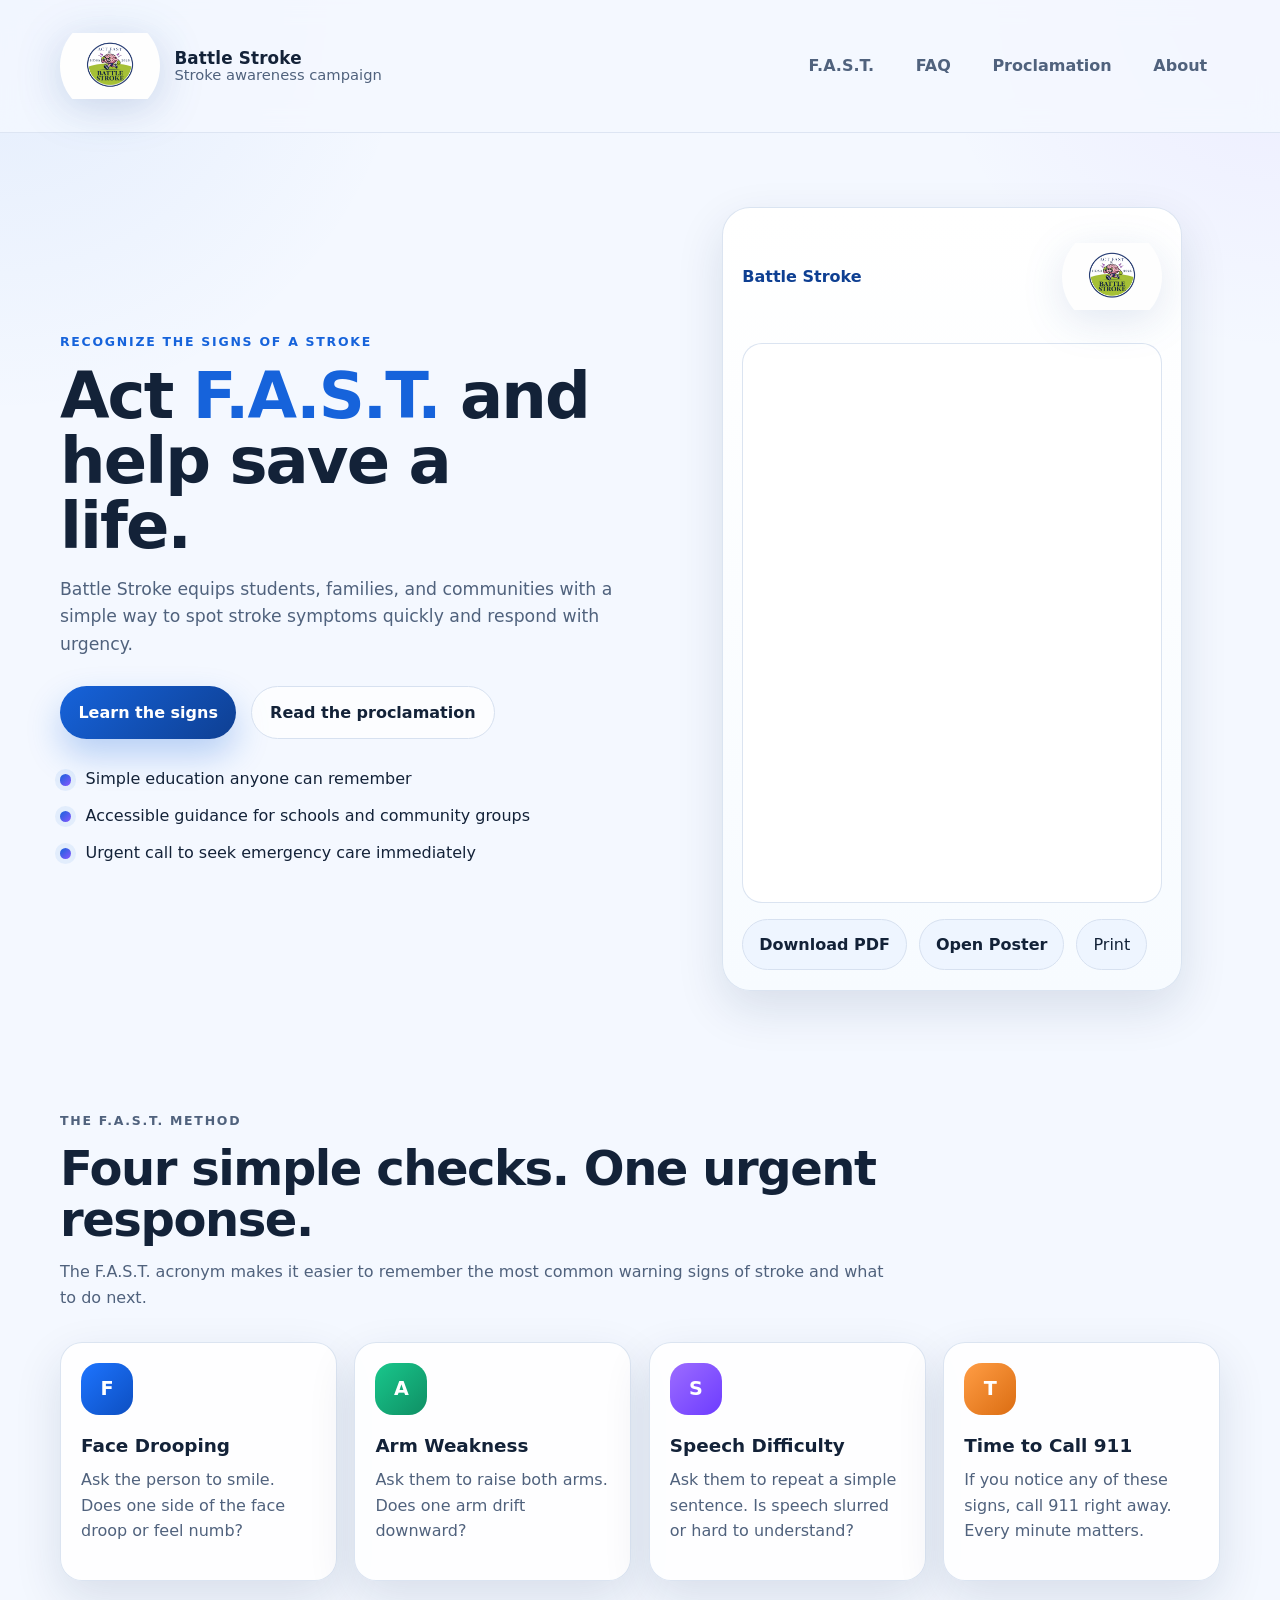
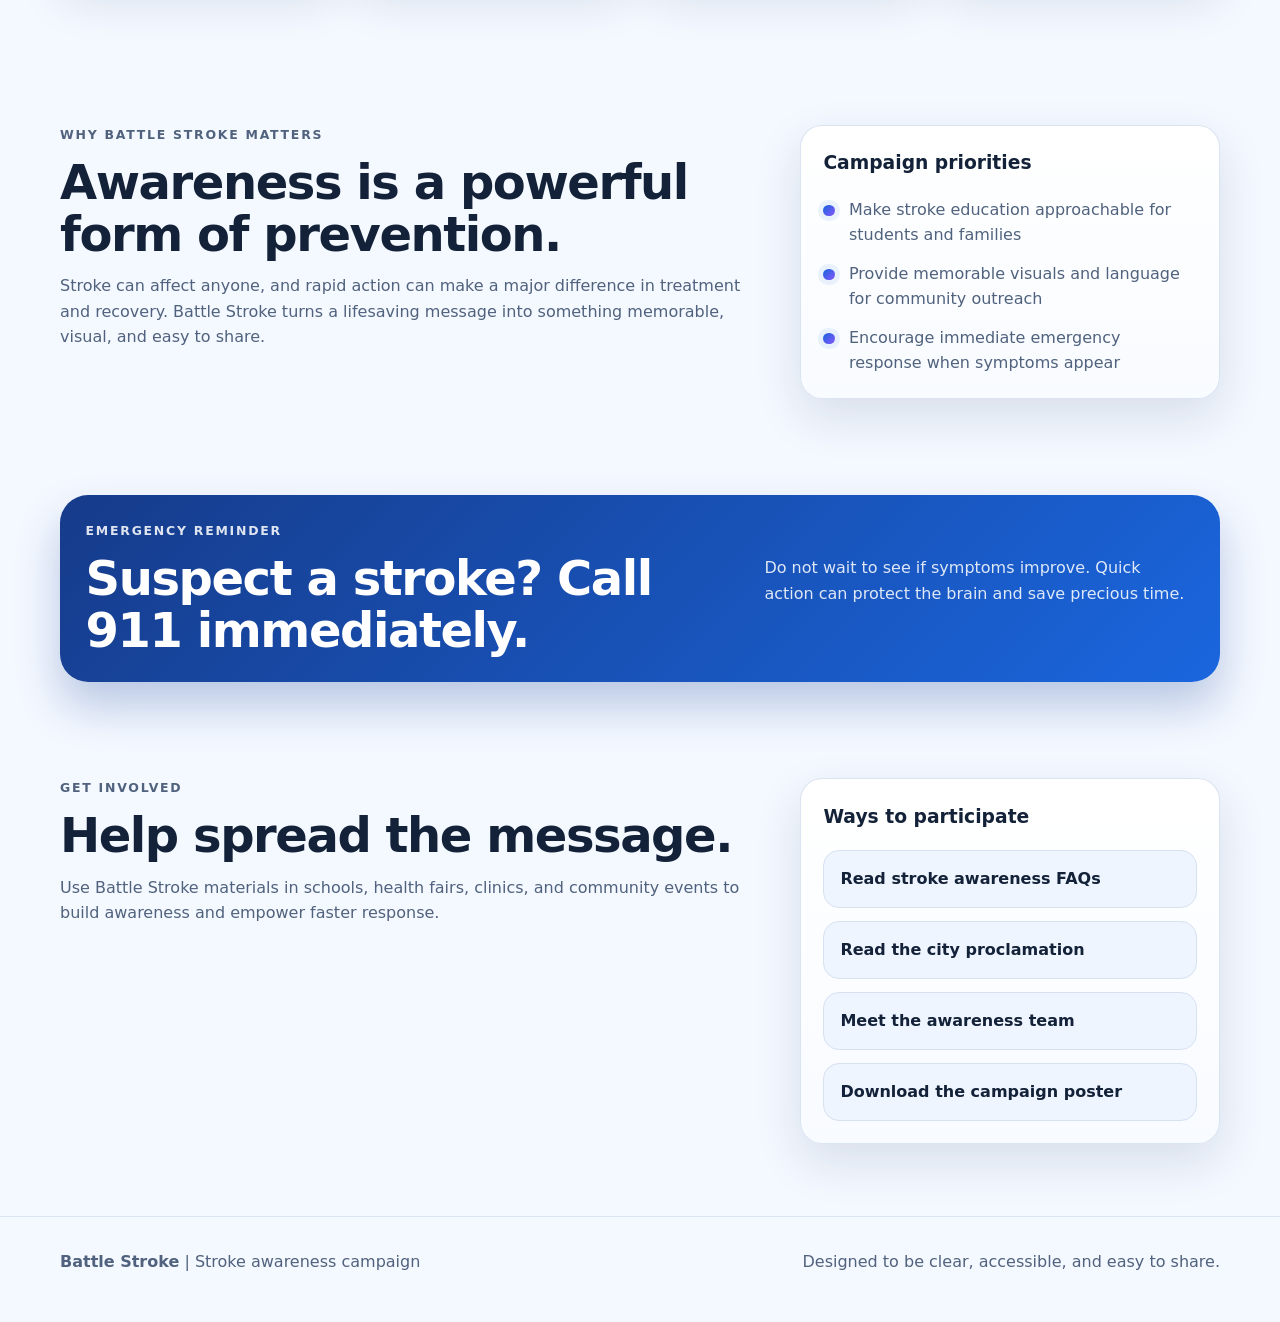
==== index.html @ c7ee9153 "Initial site import" ====
<!DOCTYPE html>
<html lang="en">
<head>
  <meta charset="UTF-8">
  <meta name="viewport" content="width=device-width, initial-scale=1.0">
  <title>Battle Stroke | Recognize the Signs. Act F.A.S.T.</title>
  <meta name="description" content="Battle Stroke is a stroke awareness campaign that helps communities recognize warning signs quickly and respond with confidence.">
  <link rel="canonical" href="https://battlestroke.com/">
  <script async src="https://www.googletagmanager.com/gtag/js?id=G-E5SS8BYB4N"></script>
  <script>
    window.dataLayer = window.dataLayer || [];
    function gtag(){dataLayer.push(arguments);}
    gtag('js', new Date());
    gtag('config', 'G-E5SS8BYB4N');
  </script>
  <script type="application/ld+json">
    {
      "@context": "https://schema.org",
      "@type": "Organization",
      "@id": "https://battlestroke.com/#organization",
      "name": "Battle Stroke",
      "description": "Battle Stroke is a stroke awareness campaign focused on prevention, recognition, and urgent response using the F.A.S.T. method.",
      "url": "https://battlestroke.com/",
      "logo": "https://battlestroke.com/assets/campaign-logo.png"
    }
  </script>
  <link rel="stylesheet" href="home.css?v=20260326a">
</head>
<body>
  <a class="skip-link" href="#main">Skip to content</a>

  <header class="site-header">
    <div class="container header-inner">
      <a href="index.html" class="brand" aria-label="Battle Stroke home">
        <span class="brand-mark">
          <img src="assets/campaign-logo.png" alt="Battle Stroke campaign logo">
        </span>
        <span class="brand-text">
          <strong>Battle Stroke</strong>
          <span>Stroke awareness campaign</span>
        </span>
      </a>

      <nav class="site-nav" aria-label="Primary">
        <a href="#fast">F.A.S.T.</a>
        <a href="faq.html">FAQ</a>
        <a href="proclamation.html">Proclamation</a>
        <a href="about.html">About</a>
      </nav>
    </div>
  </header>

  <main id="main">
    <section class="hero">
      <div class="container hero-grid">
        <div class="hero-copy">
          <p class="eyebrow">Recognize the signs of a stroke</p>
          <h1>Act <span>F.A.S.T.</span> and help save a life.</h1>
          <p class="lede">
            Battle Stroke equips students, families, and communities with a simple way to spot stroke symptoms quickly
            and respond with urgency.
          </p>

          <div class="hero-actions">
            <a class="button button-primary" href="#fast">Learn the signs</a>
            <a class="button button-secondary" href="proclamation.html">Read the proclamation</a>
          </div>

          <ul class="hero-points" aria-label="Key campaign goals">
            <li>Simple education anyone can remember</li>
            <li>Accessible guidance for schools and community groups</li>
            <li>Urgent call to seek emergency care immediately</li>
          </ul>
        </div>

        <aside class="hero-card" aria-label="Campaign poster preview">
          <div class="poster">
            <div class="poster-top">
              <p class="poster-label">Battle Stroke</p>
              <img class="poster-logo" src="assets/campaign-logo.png" alt="Battle Stroke campaign logo">
            </div>

            <div class="poster-preview-frame">
              <object data="assets/FINAL_FAST_POSTER_smaller_logo.pdf" type="application/pdf" aria-label="Battle Stroke poster PDF preview">
                <p>
                  Poster preview unavailable.
                  <a href="assets/FINAL_FAST_POSTER_smaller_logo.pdf">Download the campaign poster PDF</a>.
                </p>
              </object>
            </div>

            <div class="poster-actions" aria-label="Poster actions">
              <a class="poster-action" href="assets/FINAL_FAST_POSTER_smaller_logo.pdf" download>Download PDF</a>
              <a class="poster-action" href="assets/FINAL_FAST_POSTER_smaller_logo.pdf" target="_blank" rel="noopener noreferrer">Open Poster</a>
              <button class="poster-action poster-action-button" type="button" onclick="window.print()">Print</button>
            </div>
          </div>
        </aside>
      </div>
    </section>

    <section id="fast" class="fast-section">
      <div class="container">
        <div class="section-heading">
          <p class="eyebrow">The F.A.S.T. method</p>
          <h2>Four simple checks. One urgent response.</h2>
          <p>
            The F.A.S.T. acronym makes it easier to remember the most common warning signs of stroke and what to do next.
          </p>
        </div>

        <div class="fast-grid">
          <article class="fast-card fast-face">
            <div class="fast-letter" aria-hidden="true">F</div>
            <h3>Face Drooping</h3>
            <p>Ask the person to smile. Does one side of the face droop or feel numb?</p>
          </article>

          <article class="fast-card fast-arms">
            <div class="fast-letter" aria-hidden="true">A</div>
            <h3>Arm Weakness</h3>
            <p>Ask them to raise both arms. Does one arm drift downward?</p>
          </article>

          <article class="fast-card fast-speech">
            <div class="fast-letter" aria-hidden="true">S</div>
            <h3>Speech Difficulty</h3>
            <p>Ask them to repeat a simple sentence. Is speech slurred or hard to understand?</p>
          </article>

          <article class="fast-card fast-time">
            <div class="fast-letter" aria-hidden="true">T</div>
            <h3>Time to Call 911</h3>
            <p>If you notice any of these signs, call 911 right away. Every minute matters.</p>
          </article>
        </div>
      </div>
    </section>

    <section id="mission" class="mission-section">
      <div class="container mission-grid">
        <div>
          <p class="eyebrow">Why Battle Stroke matters</p>
          <h2>Awareness is a powerful form of prevention.</h2>
          <p>
            Stroke can affect anyone, and rapid action can make a major difference in treatment and recovery.
            Battle Stroke turns a lifesaving message into something memorable, visual, and easy to share.
          </p>
        </div>

        <div class="mission-panel">
          <h3>Campaign priorities</h3>
          <ul class="check-list">
            <li>Make stroke education approachable for students and families</li>
            <li>Provide memorable visuals and language for community outreach</li>
            <li>Encourage immediate emergency response when symptoms appear</li>
          </ul>
        </div>
      </div>
    </section>

    <section class="cta-strip" aria-labelledby="cta-title">
      <div class="container cta-strip-inner">
        <div>
          <p class="eyebrow">Emergency reminder</p>
          <h2 id="cta-title">Suspect a stroke? Call 911 immediately.</h2>
        </div>
        <p>
          Do not wait to see if symptoms improve. Quick action can protect the brain and save precious time.
        </p>
      </div>
    </section>

    <section id="take-action" class="action-section">
      <div class="container action-grid">
        <div class="action-copy">
          <p class="eyebrow">Get involved</p>
          <h2>Help spread the message.</h2>
          <p>
            Use Battle Stroke materials in schools, health fairs, clinics, and community events to build awareness and
            empower faster response.
          </p>
        </div>

        <div class="action-panel">
          <h3>Ways to participate</h3>
          <div class="action-links">
            <a href="faq.html" class="action-link">Read stroke awareness FAQs</a>
            <a href="proclamation.html" class="action-link">Read the city proclamation</a>
            <a href="about.html" class="action-link">Meet the awareness team</a>
            <a href="assets/FINAL_FAST_POSTER_smaller_logo.pdf" class="action-link">Download the campaign poster</a>
          </div>
        </div>
      </div>
    </section>
  </main>

  <footer class="site-footer">
    <div class="container footer-inner">
      <p><strong>Battle Stroke</strong> | Stroke awareness campaign</p>
      <p>Designed to be clear, accessible, and easy to share.</p>
    </div>
  </footer>
</body>
</html>
---- home.css ----
:root {
  --bg: #f4f8ff;
  --surface: #ffffff;
  --surface-soft: #eef5ff;
  --text: #132238;
  --muted: #50627d;
  --line: #d7e1f0;
  --blue: #1663db;
  --blue-dark: #0e3f92;
  --green: #14b67d;
  --purple: #8858ff;
  --orange: #f48a2a;
  --shadow: 0 18px 48px rgba(17, 44, 86, 0.12);
  --radius: 22px;
  --max-width: 1160px;
}

*,
*::before,
*::after {
  box-sizing: border-box;
}

html {
  scroll-behavior: smooth;
}

body {
  margin: 0;
  font-family: Inter, ui-sans-serif, system-ui, -apple-system, BlinkMacSystemFont, "Segoe UI", sans-serif;
  color: var(--text);
  background:
    radial-gradient(circle at top left, rgba(22, 99, 219, 0.08), transparent 26rem),
    radial-gradient(circle at top right, rgba(136, 88, 255, 0.08), transparent 22rem),
    var(--bg);
  line-height: 1.6;
}

img,
svg {
  display: block;
  max-width: 100%;
}

a {
  color: inherit;
}

.skip-link {
  position: absolute;
  left: 1rem;
  top: -3rem;
  background: #000;
  color: #fff;
  padding: 0.7rem 1rem;
  border-radius: 0.6rem;
  text-decoration: none;
  z-index: 1000;
}

.skip-link:focus {
  top: 1rem;
}

.container {
  width: min(calc(100% - 2rem), var(--max-width));
  margin-inline: auto;
}

.site-header {
  position: sticky;
  top: 0;
  z-index: 50;
  backdrop-filter: blur(14px);
  background: rgba(244, 248, 255, 0.82);
  border-bottom: 1px solid rgba(215, 225, 240, 0.8);
}

.header-inner,
.footer-inner,
.cta-strip-inner,
.mission-grid,
.action-grid,
.hero-grid {
  display: grid;
  gap: 2rem;
}

.header-inner {
  grid-template-columns: 1fr auto;
  align-items: center;
  padding: 1rem 0;
}

.brand {
  display: inline-flex;
  align-items: center;
  gap: 0.9rem;
  text-decoration: none;
}

.brand-mark {
  width: 100px;
  height: 100px;
  flex: 0 0 auto;
  filter: drop-shadow(0 8px 22px rgba(14, 63, 146, 0.2));
}

.brand-mark img {
  width: 100%;
  height: 100%;
  object-fit: contain;
  border-radius: 50%;
  background: transparent;
}

.brand-text {
  display: flex;
  flex-direction: column;
  line-height: 1.1;
}

.brand-text strong {
  font-size: 1.05rem;
  letter-spacing: 0.01em;
}

.brand-text span {
  color: var(--muted);
  font-size: 0.92rem;
}

.site-nav {
  display: inline-flex;
  gap: 1rem;
  flex-wrap: wrap;
}

.site-nav a {
  text-decoration: none;
  color: var(--muted);
  font-weight: 600;
  padding: 0.55rem 0.8rem;
  border-radius: 999px;
}

.site-nav a:hover,
.site-nav a:focus-visible,
.button:hover,
.button:focus-visible,
.action-link:hover,
.action-link:focus-visible {
  outline: none;
  box-shadow: 0 0 0 3px rgba(22, 99, 219, 0.14);
}

.hero {
  padding: 4.6rem 0 3rem;
}

.hero-grid {
  grid-template-columns: minmax(0, 1.05fr) minmax(300px, 0.95fr);
  align-items: center;
}

.eyebrow {
  margin: 0 0 0.75rem;
  text-transform: uppercase;
  letter-spacing: 0.14em;
  font-size: 0.78rem;
  font-weight: 800;
  color: var(--blue);
}

h1,
h2,
h3,
p {
  margin-top: 0;
}

h1 {
  font-size: clamp(2.4rem, 5vw, 4.6rem);
  line-height: 1.02;
  letter-spacing: -0.03em;
  margin-bottom: 1rem;
  max-width: 12ch;
}

h1 span {
  color: var(--blue);
}

.lede,
.section-heading p,
.mission-section p,
.action-copy p,
.cta-strip p,
.fast-card p,
.action-link,
.check-list,
.site-footer p {
  color: var(--muted);
}

.lede {
  max-width: 60ch;
  font-size: 1.08rem;
}

.hero-actions {
  display: flex;
  gap: 0.9rem;
  flex-wrap: wrap;
  margin: 1.7rem 0;
}

.button {
  display: inline-flex;
  align-items: center;
  justify-content: center;
  min-height: 3rem;
  padding: 0.8rem 1.15rem;
  border-radius: 999px;
  text-decoration: none;
  font-weight: 700;
  transition: transform 0.18s ease, box-shadow 0.18s ease;
}

.button:hover,
.action-link:hover {
  transform: translateY(-1px);
}

.button-primary {
  color: #fff;
  background: linear-gradient(135deg, var(--blue), var(--blue-dark));
  box-shadow: 0 16px 34px rgba(22, 99, 219, 0.28);
}

.button-secondary {
  background: rgba(255, 255, 255, 0.72);
  border: 1px solid var(--line);
}

.hero-points {
  margin: 1.2rem 0 0;
  padding: 0;
  list-style: none;
  display: grid;
  gap: 0.7rem;
}

.hero-points li,
.check-list li {
  position: relative;
  padding-left: 1.6rem;
}

.hero-points li::before,
.check-list li::before {
  content: "";
  position: absolute;
  left: 0;
  top: 0.52rem;
  width: 0.7rem;
  height: 0.7rem;
  border-radius: 50%;
  background: linear-gradient(135deg, var(--blue), var(--purple));
  box-shadow: 0 0 0 5px rgba(22, 99, 219, 0.08);
}

.hero-card {
  display: flex;
  justify-content: center;
}

.poster {
  width: min(100%, 460px);
  background: linear-gradient(180deg, #ffffff, #f7fbff);
  border: 1px solid rgba(215, 225, 240, 0.9);
  border-radius: 28px;
  box-shadow: var(--shadow);
  overflow: hidden;
  padding: 1.2rem;
}

.poster-top {
  display: flex;
  align-items: center;
  justify-content: space-between;
  gap: 1rem;
  margin-bottom: 1rem;
}

.poster-label {
  margin: 0;
  font-weight: 800;
  color: var(--blue-dark);
}

.poster-logo {
  width: 100px;
  height: 100px;
  object-fit: contain;
  border-radius: 50%;
  background: transparent;
  filter: drop-shadow(0 10px 20px rgba(14, 63, 146, 0.12));
}

.poster-preview-frame {
  overflow: hidden;
  border: 1px solid rgba(215, 225, 240, 0.9);
  border-radius: 20px;
  background: #ffffff;
  min-height: 560px;
}

.poster-preview-frame object {
  display: block;
  width: 116%;
  height: 670px;
  margin: -42px 0 -86px -8%;
}

.poster-actions {
  display: flex;
  flex-wrap: wrap;
  gap: 0.75rem;
  margin-top: 1rem;
}

.poster-action {
  display: inline-flex;
  align-items: center;
  justify-content: center;
  min-height: 2.8rem;
  padding: 0.75rem 1rem;
  border: 1px solid var(--line);
  border-radius: 999px;
  background: var(--surface-soft);
  color: var(--text);
  font-weight: 700;
  text-decoration: none;
  cursor: pointer;
}

.poster-action-button {
  font: inherit;
}

.fast-section,
.mission-section,
.action-section {
  padding: 4.5rem 0;
}

.section-heading {
  max-width: 52rem;
  margin-bottom: 2rem;
}

.section-heading h2,
.mission-section h2,
.action-section h2,
.cta-strip h2 {
  font-size: clamp(1.9rem, 4vw, 3rem);
  line-height: 1.08;
  letter-spacing: -0.03em;
  margin-bottom: 0.8rem;
}

.fast-grid {
  display: grid;
  grid-template-columns: repeat(4, minmax(0, 1fr));
  gap: 1.1rem;
}

.fast-card {
  background: rgba(255, 255, 255, 0.86);
  border: 1px solid rgba(215, 225, 240, 0.9);
  border-radius: var(--radius);
  padding: 1.25rem;
  box-shadow: var(--shadow);
}

.fast-letter {
  display: inline-flex;
  align-items: center;
  justify-content: center;
  width: 3.25rem;
  height: 3.25rem;
  border-radius: 18px;
  margin-bottom: 1rem;
  font-size: 1.2rem;
  font-weight: 800;
  color: #fff;
}

.fast-face .fast-letter { background: linear-gradient(135deg, #1d74ff, #0d4fc1); }
.fast-arms .fast-letter { background: linear-gradient(135deg, #19c78c, #0f8f64); }
.fast-speech .fast-letter { background: linear-gradient(135deg, #9c6cff, #6d3cff); }
.fast-time .fast-letter { background: linear-gradient(135deg, #ff9d45, #db6d12); }

.fast-card h3 {
  margin-bottom: 0.4rem;
  font-size: 1.15rem;
}

.mission-grid,
.action-grid {
  grid-template-columns: minmax(0, 1fr) minmax(300px, 420px);
  align-items: start;
}

.mission-panel,
.action-panel {
  background: linear-gradient(180deg, #ffffff, #f8fbff);
  border: 1px solid rgba(215, 225, 240, 0.9);
  border-radius: var(--radius);
  box-shadow: var(--shadow);
  padding: 1.4rem;
}

.check-list {
  list-style: none;
  margin: 1rem 0 0;
  padding: 0;
  display: grid;
  gap: 0.8rem;
}

.cta-strip {
  padding: 1.5rem 0;
}

.cta-strip-inner {
  grid-template-columns: minmax(0, 1fr) minmax(280px, 430px);
  align-items: center;
  background: linear-gradient(135deg, #163b8a, #1a66de);
  color: #fff;
  border-radius: 28px;
  padding: 1.6rem;
  box-shadow: 0 24px 44px rgba(14, 63, 146, 0.26);
}

.cta-strip .eyebrow,
.cta-strip p {
  color: rgba(255, 255, 255, 0.86);
}

.cta-strip h2 {
  margin-bottom: 0;
}

.action-links {
  display: grid;
  gap: 0.8rem;
  margin-top: 1rem;
}

.action-link {
  display: block;
  text-decoration: none;
  background: var(--surface-soft);
  color: var(--text);
  font-weight: 700;
  border: 1px solid var(--line);
  padding: 0.95rem 1rem;
  border-radius: 16px;
}

.site-footer {
  padding: 2rem 0 3rem;
  border-top: 1px solid rgba(215, 225, 240, 0.85);
}

.footer-inner {
  grid-template-columns: 1fr auto;
  align-items: center;
}

.site-footer p {
  margin-bottom: 0;
}

@media (max-width: 980px) {
  .hero-grid,
  .mission-grid,
  .action-grid,
  .cta-strip-inner {
    grid-template-columns: 1fr 1fr;
  }

  .fast-grid {
    grid-template-columns: repeat(2, minmax(0, 1fr));
  }

  .hero-card {
    justify-content: start;
  }
}

@media (max-width: 760px) {
  .site-nav {
    display: none;
  }

  .header-inner,
  .hero-grid,
  .mission-grid,
  .action-grid,
  .cta-strip-inner,
  .footer-inner,
  .fast-grid {
    grid-template-columns: 1fr;
  }

  .hero {
    padding-top: 3.6rem;
  }

  .poster {
    width: 100%;
  }

  .brand-mark,
  .poster-logo {
    width: 82px;
    height: 82px;
  }

  .poster-preview-frame {
    min-height: 420px;
  }

  .poster-preview-frame object {
    width: 122%;
    height: 520px;
    margin: -28px 0 -70px -11%;
  }

  .site-footer {
    padding-bottom: 2rem;
  }
}

@media (prefers-reduced-motion: reduce) {
  html {
    scroll-behavior: auto;
  }

  *,
  *::before,
  *::after {
    transition: none !important;
    animation: none !important;
  }
}
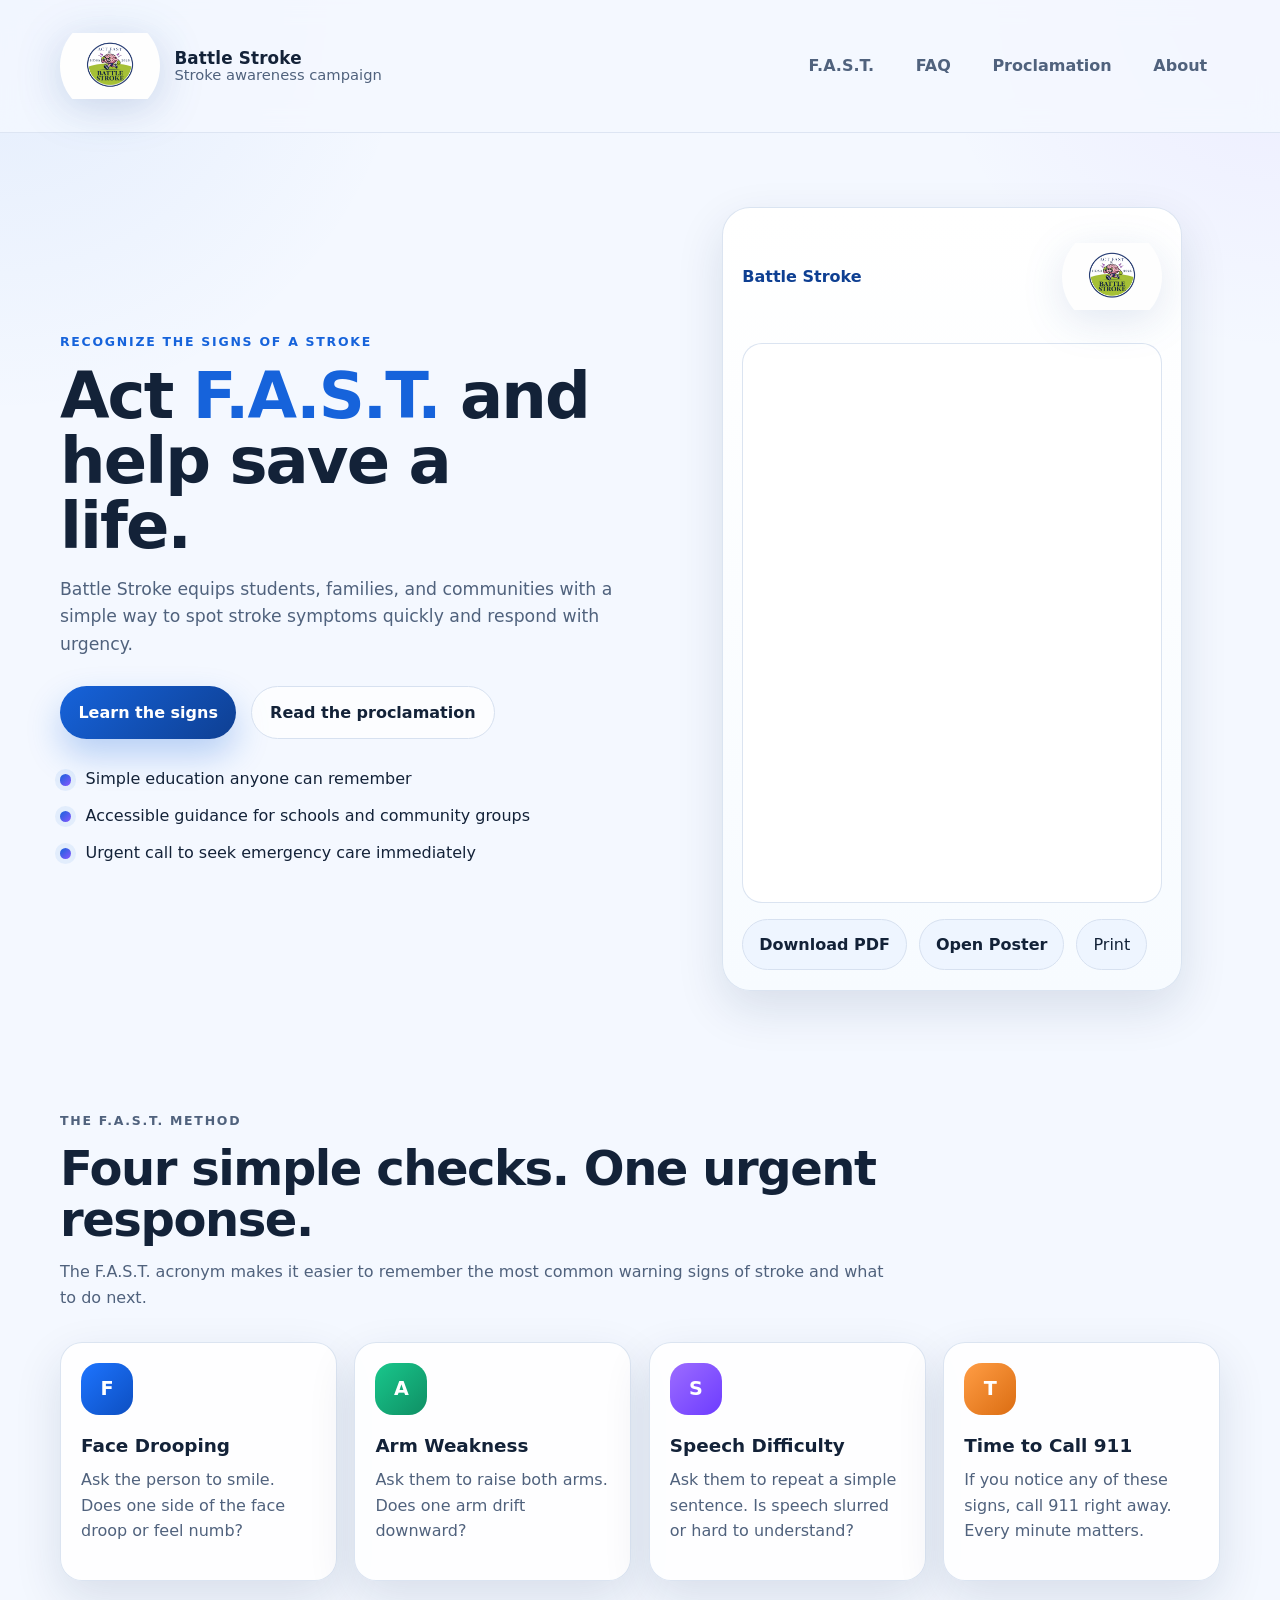
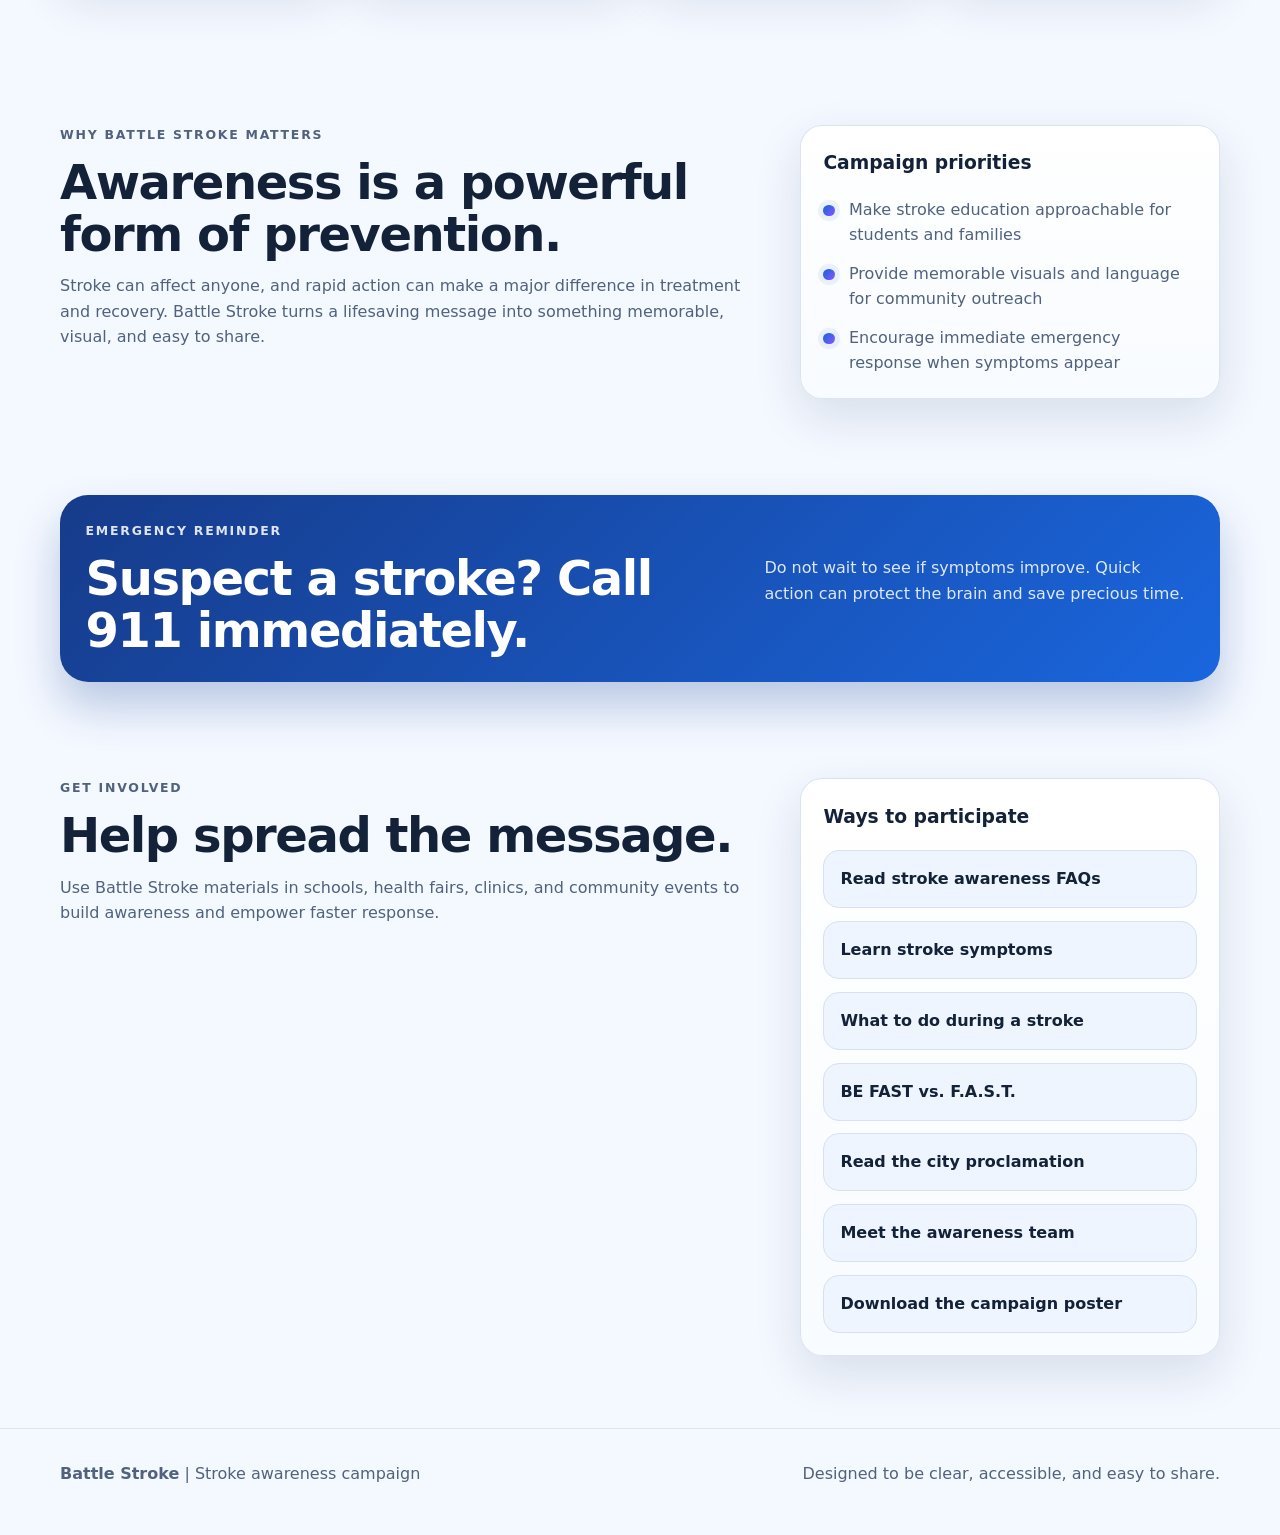
==== commit 0afb3106: "Improve SEO and add Hostinger staging workflow" ====
--- a/index.html
+++ b/index.html
@@ -6,6 +6,15 @@
   <title>Battle Stroke | Recognize the Signs. Act F.A.S.T.</title>
   <meta name="description" content="Battle Stroke is a stroke awareness campaign that helps communities recognize warning signs quickly and respond with confidence.">
   <link rel="canonical" href="https://battlestroke.com/">
+  <meta property="og:type" content="website">
+  <meta property="og:title" content="Battle Stroke | Recognize the Signs. Act F.A.S.T.">
+  <meta property="og:description" content="Battle Stroke is a stroke awareness campaign that helps communities recognize warning signs quickly and respond with confidence.">
+  <meta property="og:url" content="https://battlestroke.com/">
+  <meta property="og:image" content="https://battlestroke.com/assets/campaign-logo.png">
+  <meta name="twitter:card" content="summary_large_image">
+  <meta name="twitter:title" content="Battle Stroke | Recognize the Signs. Act F.A.S.T.">
+  <meta name="twitter:description" content="Battle Stroke is a stroke awareness campaign that helps communities recognize warning signs quickly and respond with confidence.">
+  <meta name="twitter:image" content="https://battlestroke.com/assets/campaign-logo.png">
   <script async src="https://www.googletagmanager.com/gtag/js?id=G-E5SS8BYB4N"></script>
   <script>
     window.dataLayer = window.dataLayer || [];
@@ -186,6 +195,9 @@
           <h3>Ways to participate</h3>
           <div class="action-links">
             <a href="faq.html" class="action-link">Read stroke awareness FAQs</a>
+            <a href="stroke-symptoms.html" class="action-link">Learn stroke symptoms</a>
+            <a href="what-to-do-during-a-stroke.html" class="action-link">What to do during a stroke</a>
+            <a href="be-fast-vs-fast.html" class="action-link">BE FAST vs. F.A.S.T.</a>
             <a href="proclamation.html" class="action-link">Read the city proclamation</a>
             <a href="about.html" class="action-link">Meet the awareness team</a>
             <a href="assets/FINAL_FAST_POSTER_smaller_logo.pdf" class="action-link">Download the campaign poster</a>
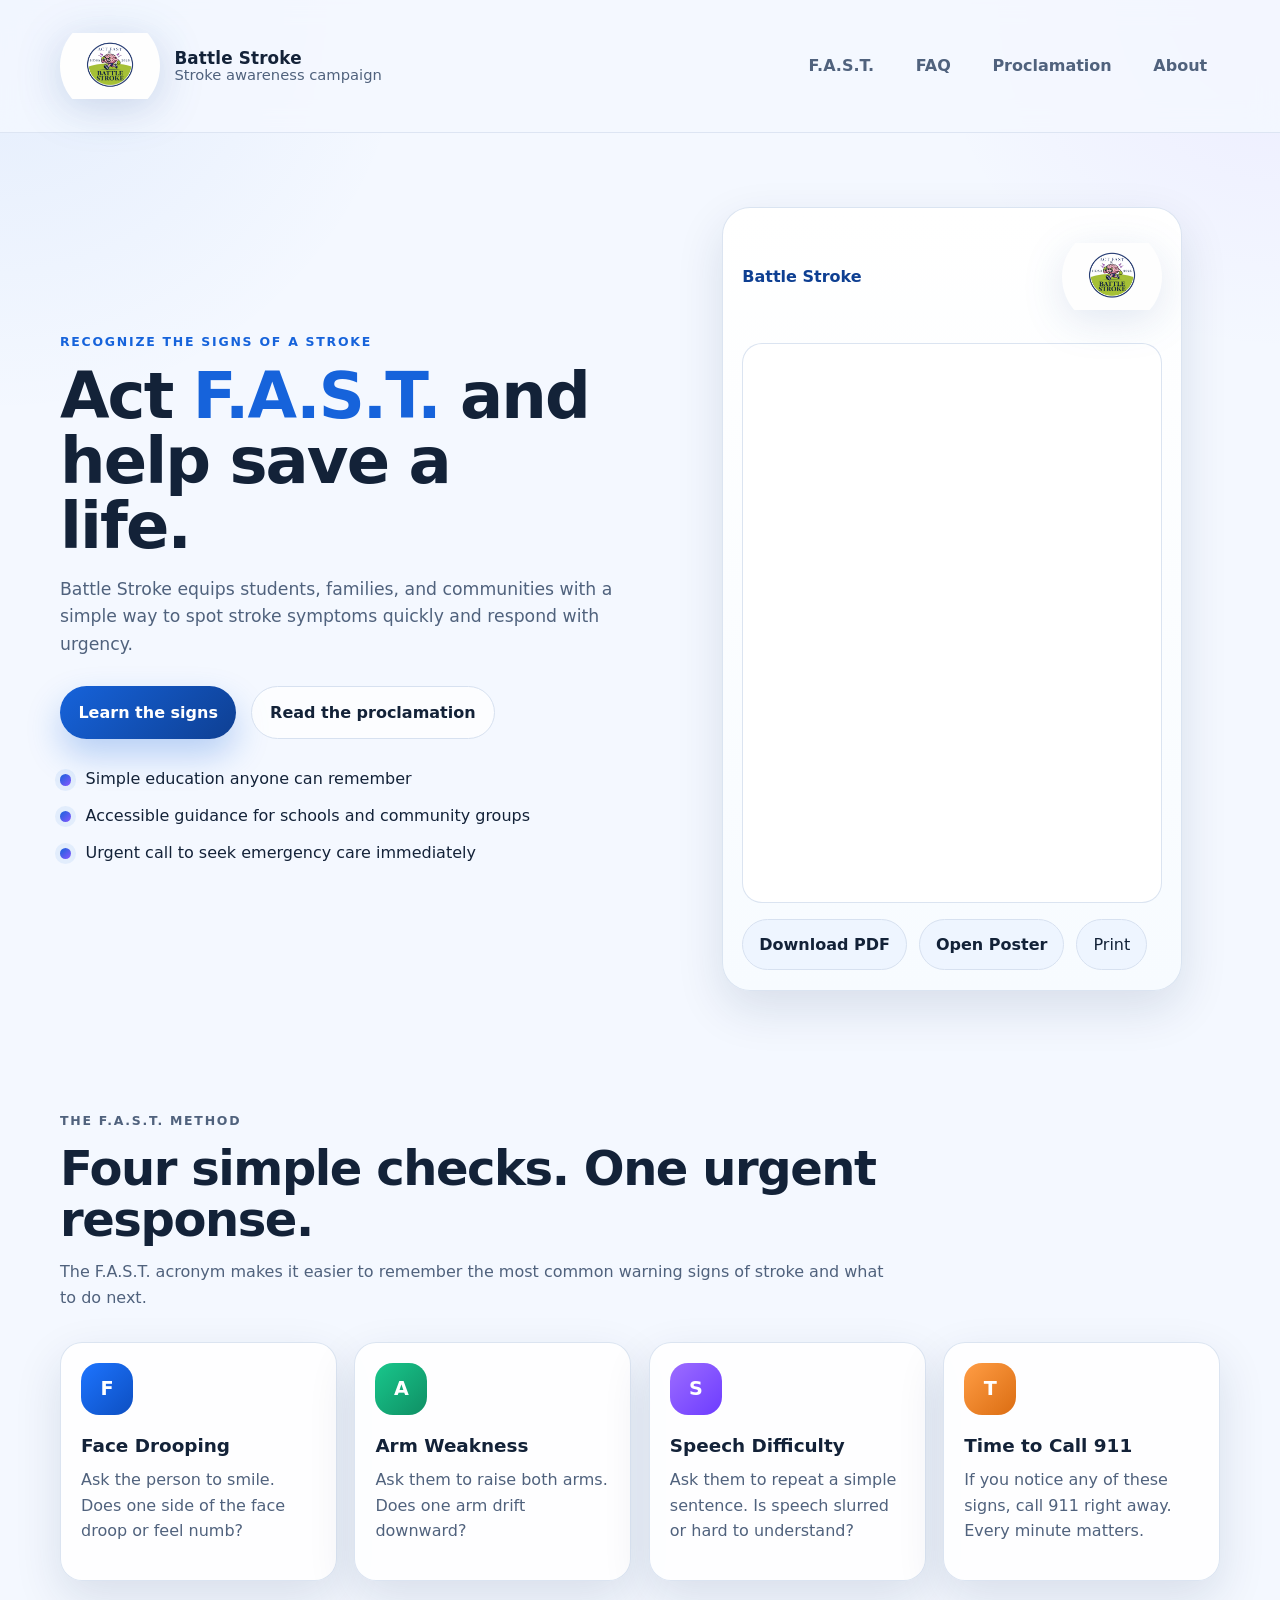
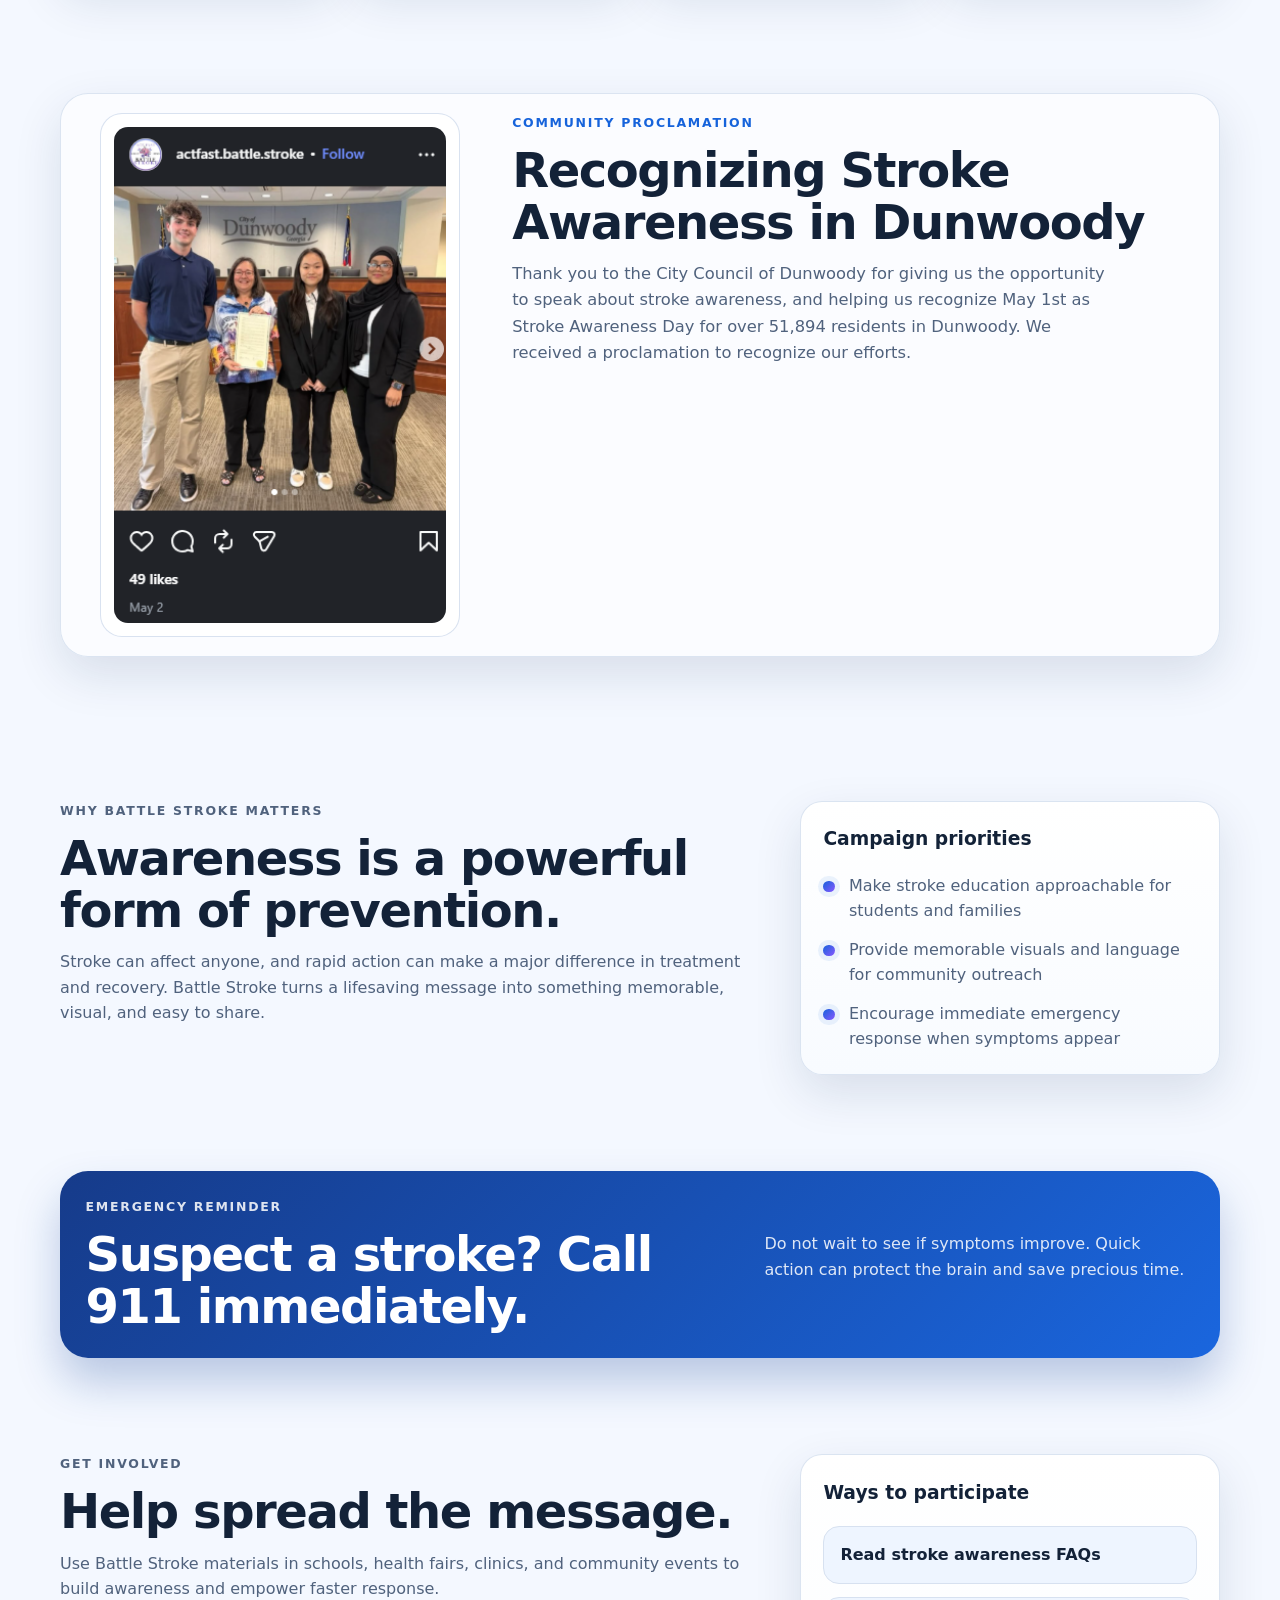
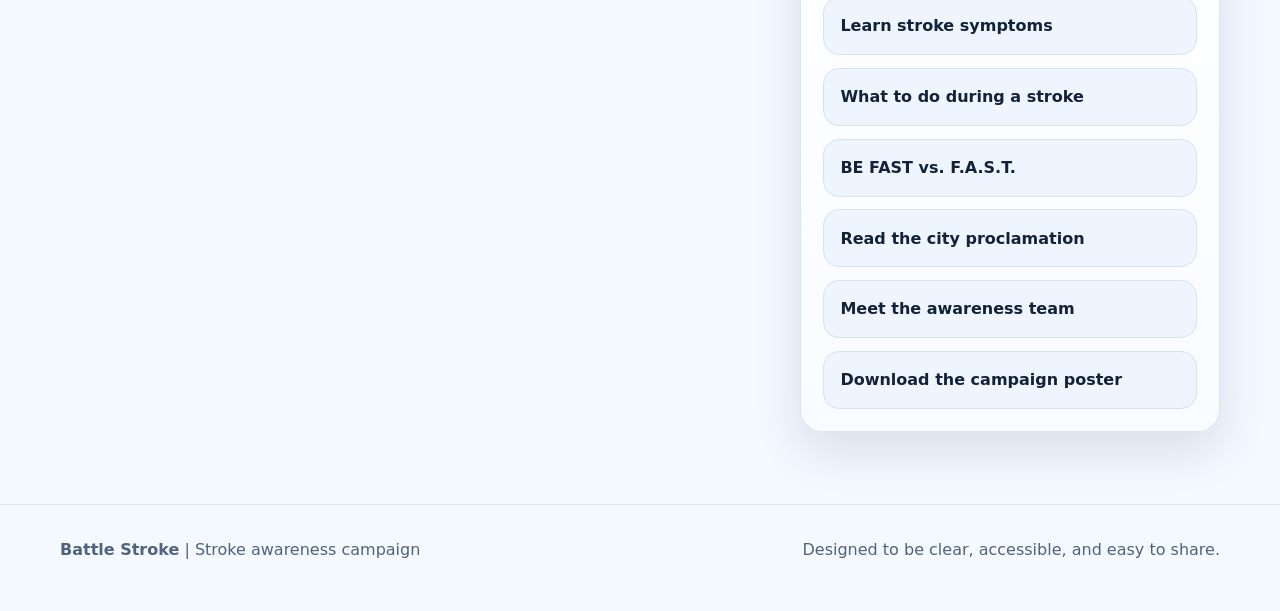
==== commit 732f118d: "Add proclamation announcement posts" ====
--- a/index.html
+++ b/index.html
@@ -146,6 +146,34 @@
       </div>
     </section>
 
+    <section id="community-proclamation" class="proclamation-feature" aria-labelledby="dunwoody-proclamation-title">
+      <div class="container proclamation-feature-grid">
+        <figure class="proclamation-photo-card">
+          <a
+            class="proclamation-post-link"
+            href="https://www.instagram.com/p/DX2EY1akdfl/?utm_source=ig_web_copy_link"
+            target="_blank"
+            rel="noopener noreferrer"
+          >
+            <img
+              src="assets/battle-mayor-9-16.png"
+              alt="ACT FAST Battle Stroke Instagram announcement showing the Stroke Awareness Day proclamation in Dunwoody with Mayor Lynn Deutsch"
+            >
+          </a>
+        </figure>
+
+        <div class="proclamation-copy">
+          <p class="eyebrow">Community Proclamation</p>
+          <h2 id="dunwoody-proclamation-title">Recognizing Stroke Awareness in Dunwoody</h2>
+          <p>
+            Thank you to the City Council of Dunwoody for giving us the opportunity to speak about stroke awareness,
+            and helping us recognize May 1st as Stroke Awareness Day for over 51,894 residents in Dunwoody. We received
+            a proclamation to recognize our efforts.
+          </p>
+        </div>
+      </div>
+    </section>
+
     <section id="mission" class="mission-section">
       <div class="container mission-grid">
         <div>
--- a/home.css
+++ b/home.css
@@ -350,6 +350,7 @@
 }
 
 .fast-section,
+.proclamation-feature,
 .mission-section,
 .action-section {
   padding: 4.5rem 0;
@@ -405,6 +406,70 @@
 .fast-card h3 {
   margin-bottom: 0.4rem;
   font-size: 1.15rem;
+}
+
+.proclamation-feature {
+  padding-top: 2.5rem;
+  scroll-margin-top: 8rem;
+}
+
+.proclamation-feature-grid {
+  display: grid;
+  grid-template-columns: minmax(280px, 400px) minmax(0, 1fr);
+  align-items: start;
+  justify-content: center;
+  gap: 2rem;
+  background: rgba(255, 255, 255, 0.6);
+  border: 1px solid rgba(215, 225, 240, 0.9);
+  border-radius: 28px;
+  box-shadow: var(--shadow);
+  padding: 1.2rem;
+}
+
+.proclamation-photo-card {
+  display: flex;
+  align-items: center;
+  justify-content: center;
+  margin: 0;
+  overflow: hidden;
+  border-radius: 22px;
+  border: 1px solid rgba(215, 225, 240, 0.95);
+  background: #ffffff;
+  min-height: 360px;
+  padding: 0.8rem;
+  width: 100%;
+  max-width: 360px;
+  justify-self: center;
+}
+
+.proclamation-post-link {
+  display: block;
+  width: 100%;
+  text-decoration: none;
+}
+
+.proclamation-photo-card img {
+  width: 100%;
+  border-radius: 14px;
+}
+
+.proclamation-copy {
+  padding: 0 clamp(0.4rem, 2vw, 1.6rem) 1.4rem 0;
+}
+
+.proclamation-copy h2 {
+  max-width: 100%;
+  font-size: clamp(1.9rem, 4vw, 3rem);
+  line-height: 1.08;
+  letter-spacing: -0.03em;
+  margin-bottom: 0.8rem;
+}
+
+.proclamation-copy p:last-child {
+  max-width: 58ch;
+  color: var(--muted);
+  font-size: 1.02rem;
+  margin-bottom: 0;
 }
 
 .mission-grid,
@@ -486,6 +551,7 @@
 
 @media (max-width: 980px) {
   .hero-grid,
+  .proclamation-feature-grid,
   .mission-grid,
   .action-grid,
   .cta-strip-inner {
@@ -508,6 +574,7 @@
 
   .header-inner,
   .hero-grid,
+  .proclamation-feature-grid,
   .mission-grid,
   .action-grid,
   .cta-strip-inner,
@@ -516,6 +583,10 @@
     grid-template-columns: 1fr;
   }
 
+  .proclamation-copy {
+    padding: 0.4rem;
+  }
+
   .hero {
     padding-top: 3.6rem;
   }
